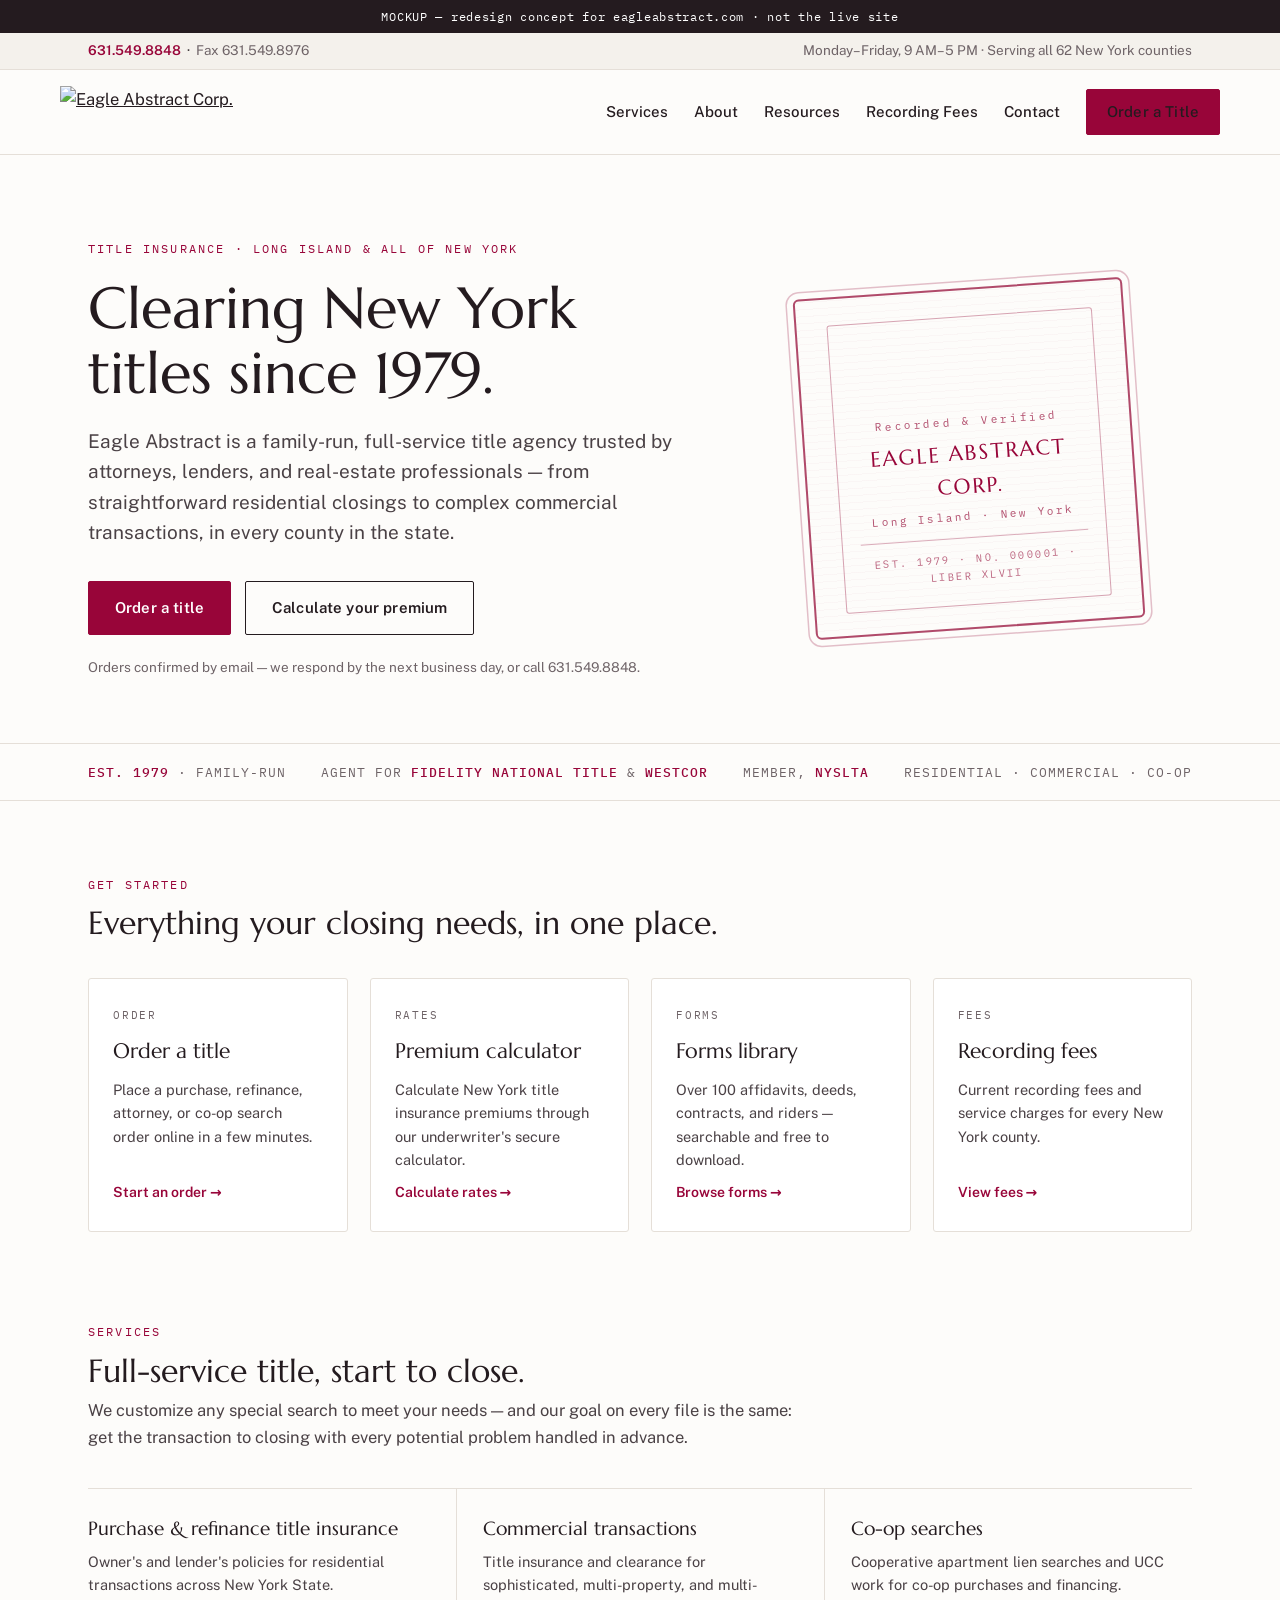
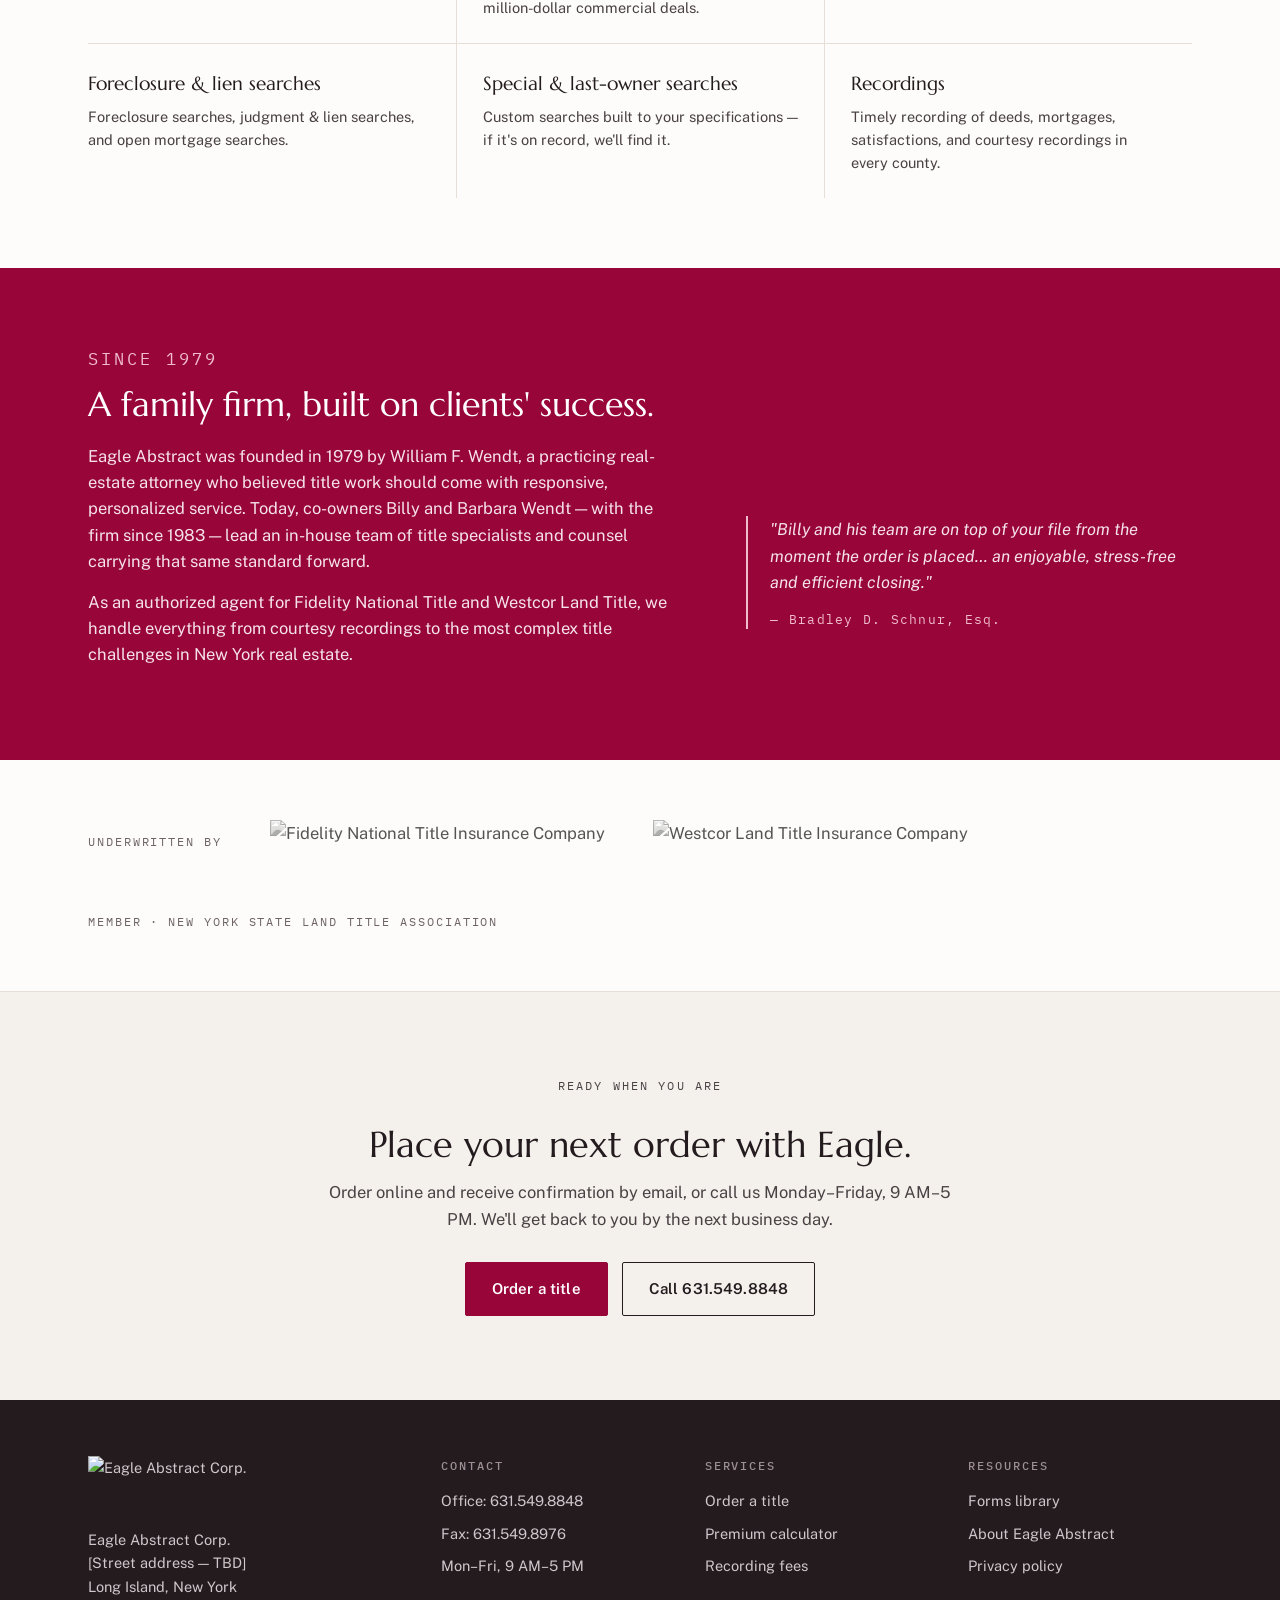
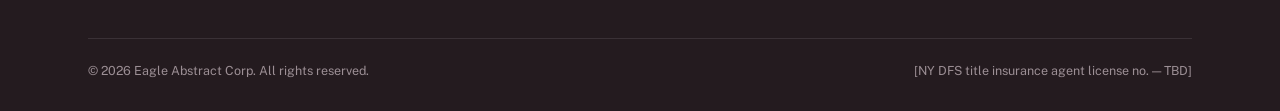
==== static/index.html @ 25a68798 "Eagle Abstract homepage mock v1 + project scope" ====
<!DOCTYPE html>
<html lang="en">
<head>
<meta charset="UTF-8">
<meta name="viewport" content="width=device-width, initial-scale=1.0">
<title>Title Insurance &amp; Title Searches — Long Island &amp; All NY Counties | Eagle Abstract Corp.</title>
<meta name="description" content="Eagle Abstract Corp. is a family-run title insurance agency serving attorneys, lenders, and real-estate professionals in every New York county since 1979. Order a title online, calculate premiums, and download forms.">
<meta property="og:title" content="Eagle Abstract Corp. — New York Title Insurance Since 1979">
<meta property="og:description" content="Full-service title agency for all 62 New York counties. Order titles online, calculate NY premiums, and access 100+ free legal forms.">
<meta property="og:type" content="website">
<link rel="preconnect" href="https://fonts.googleapis.com">
<link rel="preconnect" href="https://fonts.gstatic.com" crossorigin>
<link href="https://fonts.googleapis.com/css2?family=Marcellus&family=Public+Sans:wght@400;500;600;700&family=IBM+Plex+Mono:wght@400;500&display=swap" rel="stylesheet">
<script type="application/ld+json">
{
  "@context": "https://schema.org",
  "@type": "InsuranceAgency",
  "name": "Eagle Abstract Corp.",
  "description": "Family-run title insurance agency serving all New York counties since 1979.",
  "telephone": "+1-631-549-8848",
  "faxNumber": "+1-631-549-8976",
  "areaServed": "New York",
  "foundingDate": "1979",
  "openingHours": "Mo-Fr 09:00-17:00",
  "address": { "@type": "PostalAddress", "addressRegion": "NY", "addressLocality": "Huntington" }
}
</script>
<style>
:root{
  --crimson:#980539;
  --crimson-dark:#75052D;
  --ink:#241B1F;
  --paper:#FDFCFA;
  --stone:#F4F1EC;
  --line:#E5DFD8;
  --muted:#6E6367;
  --stamp:#B04A6A;
}
*{margin:0;padding:0;box-sizing:border-box}
html{scroll-behavior:smooth}
body{
  font-family:'Public Sans',system-ui,sans-serif;
  color:var(--ink);
  background:var(--paper);
  font-size:16.5px;
  line-height:1.6;
  -webkit-font-smoothing:antialiased;
}
img{max-width:100%;display:block}
a{color:inherit}
.wrap{max-width:1160px;margin:0 auto;padding:0 28px}
h1,h2,.display{font-family:'Marcellus',serif;font-weight:400;line-height:1.12}
.eyebrow{
  font-family:'IBM Plex Mono',monospace;font-size:12px;letter-spacing:.18em;
  text-transform:uppercase;color:var(--crimson);
}
.btn{
  display:inline-block;padding:14px 26px;border-radius:2px;font-weight:600;
  font-size:15px;text-decoration:none;letter-spacing:.01em;
  transition:background .15s,color .15s,border-color .15s;
}
.btn-primary{background:var(--crimson);color:#fff;border:1px solid var(--crimson)}
.btn-primary:hover{background:var(--crimson-dark);border-color:var(--crimson-dark)}
.btn-ghost{border:1px solid var(--ink);color:var(--ink)}
.btn-ghost:hover{border-color:var(--crimson);color:var(--crimson)}
a:focus-visible,button:focus-visible{outline:2px solid var(--crimson);outline-offset:3px}

/* mock notice */
.mocknote{background:var(--ink);color:#fff;text-align:center;font-family:'IBM Plex Mono',monospace;font-size:12px;padding:7px 16px;letter-spacing:.06em}
.mocknote a{color:#F3C7D4}

/* utility bar */
.util{background:var(--stone);border-bottom:1px solid var(--line);font-size:13.5px}
.util .wrap{display:flex;justify-content:space-between;align-items:center;padding-top:7px;padding-bottom:7px;gap:16px}
.util a{text-decoration:none;font-weight:600;color:var(--crimson)}
.util .hours{color:var(--muted)}

/* nav */
header.site{position:sticky;top:0;background:rgba(253,252,250,.95);backdrop-filter:blur(6px);border-bottom:1px solid var(--line);z-index:50}
.nav{display:flex;align-items:center;justify-content:space-between;padding:16px 0;gap:24px}
.nav .logo img{height:52px;width:auto}
.nav nav{display:flex;align-items:center;gap:26px}
.nav nav a{font-size:15px;font-weight:500;text-decoration:none;color:var(--ink)}
.nav nav a:hover{color:var(--crimson)}
.nav .order-btn{padding:10px 20px}

/* hero */
.hero{padding:84px 0 64px;position:relative;overflow:hidden}
.hero .wrap{display:grid;grid-template-columns:minmax(0,1.35fr) minmax(0,1fr);gap:56px;align-items:center}
.hero h1{font-size:clamp(38px,5vw,58px);margin:18px 0 20px}
.hero p.lede{font-size:19px;color:#4A4145;max-width:34em}
.hero .ctas{display:flex;gap:14px;margin-top:34px;flex-wrap:wrap}
.hero .fine{margin-top:22px;font-size:13.5px;color:var(--muted)}

/* the signature: recording stamp */
.stampwrap{display:flex;justify-content:center}
.stamp{
  transform:rotate(-4deg);
  border:2.5px solid var(--stamp);
  border-radius:6px;
  padding:26px 30px 22px;
  text-align:center;
  color:var(--stamp);
  font-family:'IBM Plex Mono',monospace;
  position:relative;
  max-width:330px;
  box-shadow:0 0 0 6px var(--paper),0 0 0 7.5px rgba(176,74,106,.35);
  background:
    repeating-linear-gradient(0deg,transparent 0 6px,rgba(176,74,106,.035) 6px 7px);
}
.stamp .inner{border:1px solid rgba(176,74,106,.5);border-radius:3px;padding:20px 18px}
.stamp img{height:64px;margin:0 auto 12px;opacity:.9;filter:none}
.stamp .l1{font-size:11px;letter-spacing:.24em}
.stamp .l2{font-family:'Marcellus',serif;font-size:21px;letter-spacing:.1em;color:var(--crimson);margin:6px 0 4px}
.stamp .l3{font-size:11px;letter-spacing:.2em}
.stamp .rule{border-top:1px solid rgba(176,74,106,.45);margin:12px 0}
.stamp .no{font-size:10.5px;letter-spacing:.14em;opacity:.85}

/* trust ledger */
.ledger{border-top:1px solid var(--line);border-bottom:1px solid var(--line);background:var(--paper)}
.ledger .wrap{display:flex;justify-content:space-between;gap:12px;flex-wrap:wrap;padding-top:18px;padding-bottom:18px}
.ledger span{font-family:'IBM Plex Mono',monospace;font-size:12.5px;letter-spacing:.08em;color:var(--muted);text-transform:uppercase}
.ledger b{color:var(--crimson);font-weight:500}

/* quick actions */
.actions{padding:74px 0 20px}
.actions h2{font-size:32px;margin:12px 0 36px}
.grid4{display:grid;grid-template-columns:repeat(4,1fr);gap:22px}
.card{
  border:1px solid var(--line);border-radius:3px;background:#fff;
  padding:28px 24px;display:flex;flex-direction:column;gap:10px;
  text-decoration:none;transition:border-color .15s,transform .15s;
}
.card:hover{border-color:var(--crimson);transform:translateY(-2px)}
.card .k{font-family:'IBM Plex Mono',monospace;font-size:11px;letter-spacing:.16em;color:var(--muted);text-transform:uppercase}
.card h3{font-family:'Marcellus',serif;font-weight:400;font-size:21px}
.card p{font-size:14.5px;color:#4A4145;flex:1}
.card .go{font-size:14px;font-weight:600;color:var(--crimson)}

/* services */
.services{padding:70px 0}
.services h2{font-size:32px;margin:12px 0 8px}
.services .sub{color:#4A4145;max-width:44em;margin-bottom:38px}
.grid3{display:grid;grid-template-columns:repeat(3,1fr);gap:0}
.svc{border-top:1px solid var(--line);padding:24px 26px 24px 0}
.grid3 .svc:nth-child(3n+2){padding-left:26px;border-left:1px solid var(--line)}
.grid3 .svc:nth-child(3n){padding-left:26px;border-left:1px solid var(--line)}
.svc h3{font-family:'Marcellus',serif;font-weight:400;font-size:19px;margin-bottom:6px}
.svc p{font-size:14.5px;color:#4A4145}

/* about band */
.about{background:var(--crimson);color:#fff;padding:78px 0}
.about .wrap{display:grid;grid-template-columns:1.2fr .9fr;gap:64px;align-items:center}
.about .eyebrow{color:#F0BCCB}
.about h2{font-size:34px;margin:14px 0 18px}
.about p{color:#F6E3E9;font-size:16.5px;margin-bottom:14px}
.about .mark{height:110px;opacity:.95;margin-bottom:8px}
blockquote{border-left:2px solid #F0BCCB;padding-left:22px}
blockquote p{font-size:17px;font-style:italic;color:#fff}
blockquote cite{display:block;margin-top:12px;font-style:normal;font-family:'IBM Plex Mono',monospace;font-size:12.5px;letter-spacing:.1em;color:#F0BCCB}

/* underwriters */
.uw{padding:60px 0;border-bottom:1px solid var(--line)}
.uw .wrap{display:flex;align-items:center;gap:48px;flex-wrap:wrap}
.uw .k{font-family:'IBM Plex Mono',monospace;font-size:12px;letter-spacing:.16em;text-transform:uppercase;color:var(--muted)}
.uw img{height:44px;width:auto;filter:grayscale(1);opacity:.75;transition:filter .15s,opacity .15s}
.uw img:hover{filter:none;opacity:1}

/* cta band */
.ctaband{padding:84px 0;text-align:center;background:var(--stone)}
.ctaband h2{font-size:36px;margin:12px 0 14px}
.ctaband p{color:#4A4145;max-width:38em;margin:0 auto 30px}
.ctaband .ctas{display:flex;gap:14px;justify-content:center;flex-wrap:wrap}

/* footer */
footer{background:var(--ink);color:#CFC7CB;padding:56px 0 30px;font-size:14.5px}
footer .cols{display:grid;grid-template-columns:1.4fr 1fr 1fr 1fr;gap:40px;margin-bottom:40px}
footer h4{font-family:'IBM Plex Mono',monospace;font-size:12px;letter-spacing:.16em;text-transform:uppercase;color:#9C8F95;margin-bottom:14px;font-weight:500}
footer a{text-decoration:none;color:#CFC7CB;display:block;margin-bottom:9px}
footer a:hover{color:#fff}
footer .brand img{height:56px;margin-bottom:16px}
footer .legal{border-top:1px solid #3A3136;padding-top:22px;font-size:12.5px;color:#9C8F95;display:flex;justify-content:space-between;gap:16px;flex-wrap:wrap}

@media (prefers-reduced-motion:reduce){
  *{transition:none!important;scroll-behavior:auto}
}
@media (max-width:960px){
  .hero .wrap{grid-template-columns:1fr;gap:44px}
  .stampwrap{justify-content:flex-start}
  .grid4{grid-template-columns:repeat(2,1fr)}
  .grid3{grid-template-columns:1fr}
  .grid3 .svc{padding-left:0!important;border-left:none!important}
  .about .wrap{grid-template-columns:1fr}
  footer .cols{grid-template-columns:1fr 1fr}
  .nav nav{display:none}
}
@media (max-width:600px){
  .grid4{grid-template-columns:1fr}
  .util .hours{display:none}
}
</style>
</head>
<body>

<div class="mocknote">MOCKUP — redesign concept for eagleabstract.com · not the live site</div>

<div class="util">
  <div class="wrap">
    <div><a href="tel:+16315498848">631.549.8848</a> &nbsp;·&nbsp; <span class="hours">Fax 631.549.8976</span></div>
    <div class="hours">Monday–Friday, 9 AM–5 PM · Serving all 62 New York counties</div>
  </div>
</div>

<header class="site">
  <div class="wrap nav">
    <a class="logo" href="/" aria-label="Eagle Abstract Corp. home">
      <img src="/img/eagle-logo_horiz_101217_98-05-39.png" alt="Eagle Abstract Corp.">
    </a>
    <nav aria-label="Main">
      <a href="#services">Services</a>
      <a href="#about">About</a>
      <a href="#resources">Resources</a>
      <a href="#fees">Recording Fees</a>
      <a href="#contact">Contact</a>
      <a class="btn btn-primary order-btn" href="#order">Order a Title</a>
    </nav>
  </div>
</header>

<main>
<section class="hero">
  <div class="wrap">
    <div>
      <p class="eyebrow">Title Insurance · Long Island &amp; All of New York</p>
      <h1>Clearing New York titles since 1979.</h1>
      <p class="lede">Eagle Abstract is a family-run, full-service title agency trusted by attorneys, lenders, and real-estate professionals — from straightforward residential closings to complex commercial transactions, in every county in the state.</p>
      <div class="ctas">
        <a class="btn btn-primary" href="#order">Order a title</a>
        <a class="btn btn-ghost" href="http://ratecalculator.fnf.com/?state=ny&amp;id=fidelitytitle">Calculate your premium</a>
      </div>
      <p class="fine">Orders confirmed by email — we respond by the next business day, or call 631.549.8848.</p>
    </div>
    <div class="stampwrap" aria-hidden="true">
      <div class="stamp">
        <div class="inner">
          <img src="/img/eagle-mark.png" alt="">
          <div class="l1">Recorded &amp; Verified</div>
          <div class="l2">EAGLE ABSTRACT CORP.</div>
          <div class="l3">Long Island · New York</div>
          <div class="rule"></div>
          <div class="no">EST. 1979 · NO. 000001 · LIBER XLVII</div>
        </div>
      </div>
    </div>
  </div>
</section>

<div class="ledger" role="presentation">
  <div class="wrap">
    <span><b>Est. 1979</b> · Family-run</span>
    <span>Agent for <b>Fidelity National Title</b> &amp; <b>Westcor</b></span>
    <span>Member, <b>NYSLTA</b></span>
    <span>Residential · Commercial · Co-op</span>
  </div>
</div>

<section class="actions" id="resources">
  <div class="wrap">
    <p class="eyebrow">Get started</p>
    <h2>Everything your closing needs, in one place.</h2>
    <div class="grid4">
      <a class="card" href="#order" id="order">
        <span class="k">Order</span>
        <h3>Order a title</h3>
        <p>Place a purchase, refinance, attorney, or co-op search order online in a few minutes.</p>
        <span class="go">Start an order →</span>
      </a>
      <a class="card" href="http://ratecalculator.fnf.com/?state=ny&amp;id=fidelitytitle">
        <span class="k">Rates</span>
        <h3>Premium calculator</h3>
        <p>Calculate New York title insurance premiums through our underwriter's secure calculator.</p>
        <span class="go">Calculate rates →</span>
      </a>
      <a class="card" href="https://eagleabstract.com/resources/">
        <span class="k">Forms</span>
        <h3>Forms library</h3>
        <p>Over 100 affidavits, deeds, contracts, and riders — searchable and free to download.</p>
        <span class="go">Browse forms →</span>
      </a>
      <a class="card" href="https://eagleabstract.com/fees-services/" id="fees">
        <span class="k">Fees</span>
        <h3>Recording fees</h3>
        <p>Current recording fees and service charges for every New York county.</p>
        <span class="go">View fees →</span>
      </a>
    </div>
  </div>
</section>

<section class="services" id="services">
  <div class="wrap">
    <p class="eyebrow">Services</p>
    <h2>Full-service title, start to close.</h2>
    <p class="sub">We customize any special search to meet your needs — and our goal on every file is the same: get the transaction to closing with every potential problem handled in advance.</p>
    <div class="grid3">
      <div class="svc"><h3>Purchase &amp; refinance title insurance</h3><p>Owner's and lender's policies for residential transactions across New York State.</p></div>
      <div class="svc"><h3>Commercial transactions</h3><p>Title insurance and clearance for sophisticated, multi-property, and multi-million-dollar commercial deals.</p></div>
      <div class="svc"><h3>Co-op searches</h3><p>Cooperative apartment lien searches and UCC work for co-op purchases and financing.</p></div>
      <div class="svc"><h3>Foreclosure &amp; lien searches</h3><p>Foreclosure searches, judgment &amp; lien searches, and open mortgage searches.</p></div>
      <div class="svc"><h3>Special &amp; last-owner searches</h3><p>Custom searches built to your specifications — if it's on record, we'll find it.</p></div>
      <div class="svc"><h3>Recordings</h3><p>Timely recording of deeds, mortgages, satisfactions, and courtesy recordings in every county.</p></div>
    </div>
  </div>
</section>

<section class="about" id="about">
  <div class="wrap">
    <div>
      <p class="eyebrow">Since 1979</p>
      <h2>A family firm, built on clients' success.</h2>
      <p>Eagle Abstract was founded in 1979 by William F. Wendt, a practicing real-estate attorney who believed title work should come with responsive, personalized service. Today, co-owners Billy and Barbara Wendt — with the firm since 1983 — lead an in-house team of title specialists and counsel carrying that same standard forward.</p>
      <p>As an authorized agent for Fidelity National Title and Westcor Land Title, we handle everything from courtesy recordings to the most complex title challenges in New York real estate.</p>
    </div>
    <div>
      <img class="mark" src="/img/eagle-mark-white.png" alt="">
      <blockquote>
        <p>"Billy and his team are on top of your file from the moment the order is placed… an enjoyable, stress-free and efficient closing."</p>
        <cite>— Bradley D. Schnur, Esq.</cite>
      </blockquote>
    </div>
  </div>
</section>

<section class="uw" aria-label="Underwriters and associations">
  <div class="wrap">
    <span class="k">Underwritten by</span>
    <img src="/img/logo-underwriter-fidelity.jpg" alt="Fidelity National Title Insurance Company">
    <img src="/img/westcor.png" alt="Westcor Land Title Insurance Company">
    <span class="k">Member · New York State Land Title Association</span>
  </div>
</section>

<section class="ctaband" id="contact">
  <div class="wrap">
    <p class="eyebrow">Ready when you are</p>
    <h2>Place your next order with Eagle.</h2>
    <p>Order online and receive confirmation by email, or call us Monday–Friday, 9 AM–5 PM. We'll get back to you by the next business day.</p>
    <div class="ctas">
      <a class="btn btn-primary" href="#order">Order a title</a>
      <a class="btn btn-ghost" href="tel:+16315498848">Call 631.549.8848</a>
    </div>
  </div>
</section>
</main>

<footer>
  <div class="wrap">
    <div class="cols">
      <div class="brand">
        <img src="/img/eagle-mark-white.png" alt="Eagle Abstract Corp.">
        <p>Eagle Abstract Corp.<br>[Street address — TBD]<br>Long Island, New York</p>
      </div>
      <div>
        <h4>Contact</h4>
        <a href="tel:+16315498848">Office: 631.549.8848</a>
        <a href="#">Fax: 631.549.8976</a>
        <a href="#">Mon–Fri, 9 AM–5 PM</a>
      </div>
      <div>
        <h4>Services</h4>
        <a href="#order">Order a title</a>
        <a href="http://ratecalculator.fnf.com/?state=ny&amp;id=fidelitytitle">Premium calculator</a>
        <a href="https://eagleabstract.com/fees-services/">Recording fees</a>
      </div>
      <div>
        <h4>Resources</h4>
        <a href="https://eagleabstract.com/resources/">Forms library</a>
        <a href="#about">About Eagle Abstract</a>
        <a href="https://eagleabstract.com/privacy-policy/">Privacy policy</a>
      </div>
    </div>
    <div class="legal">
      <span>© 2026 Eagle Abstract Corp. All rights reserved.</span>
      <span>[NY DFS title insurance agent license no. — TBD]</span>
    </div>
  </div>
</footer>

</body>
</html>
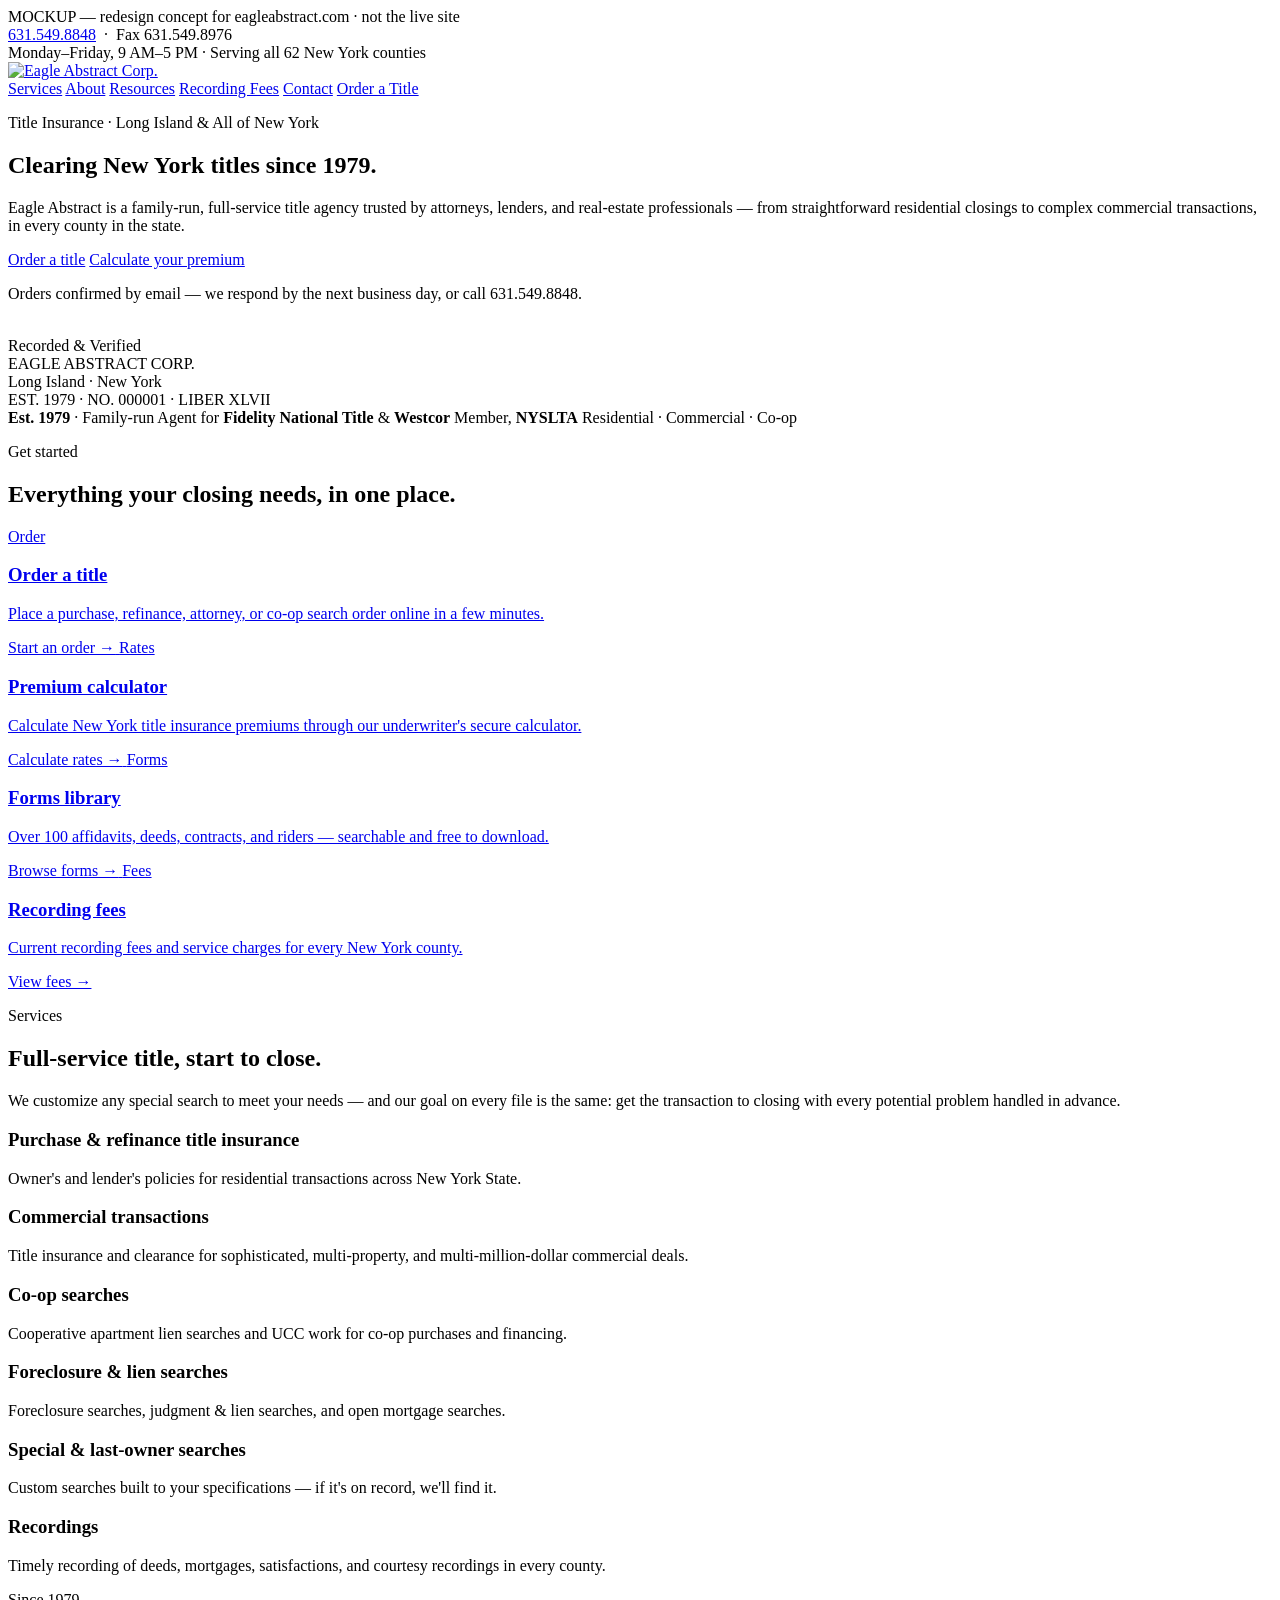
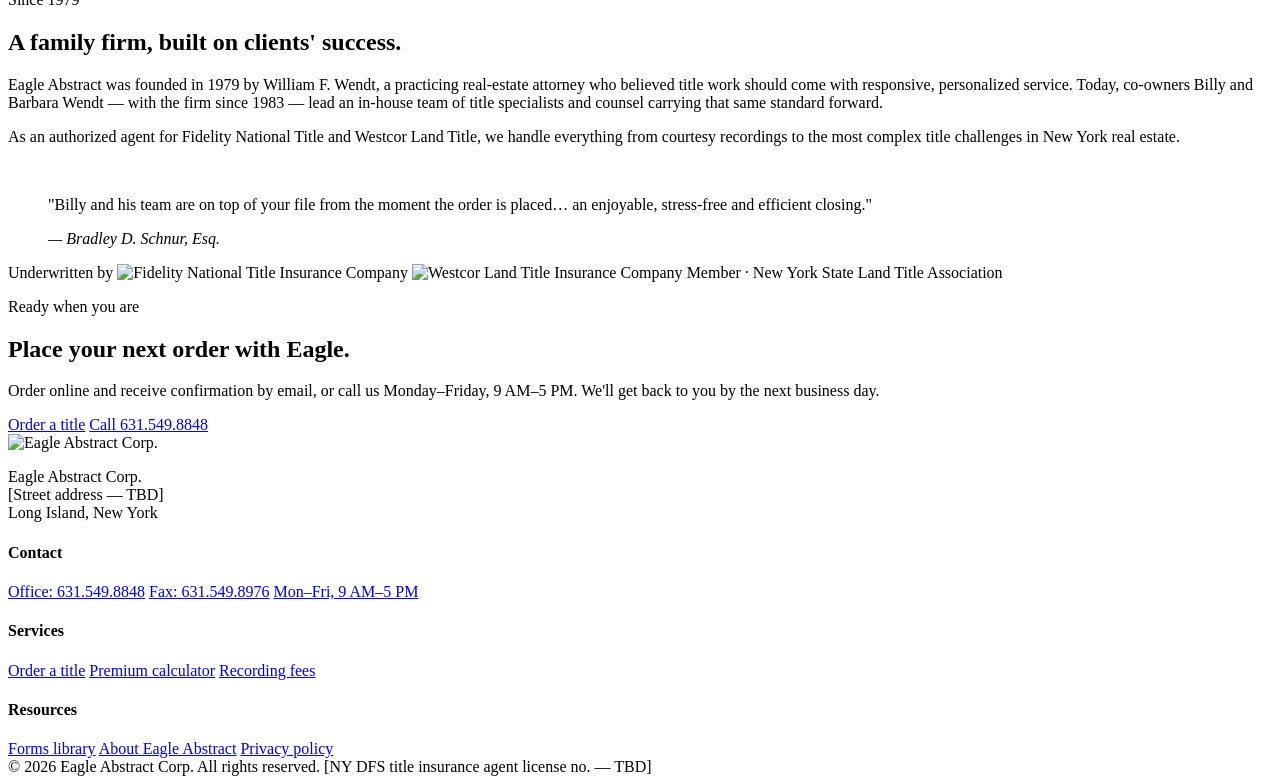
==== commit b6c0056a: "Tier 2: multi-step order form (/order) + searchable forms library (/forms), shared stylesheet, /api/" ====
--- a/static/index.html
+++ b/static/index.html
@@ -25,180 +25,7 @@
   "address": { "@type": "PostalAddress", "addressRegion": "NY", "addressLocality": "Huntington" }
 }
 </script>
-<style>
-:root{
-  --crimson:#980539;
-  --crimson-dark:#75052D;
-  --ink:#241B1F;
-  --paper:#FDFCFA;
-  --stone:#F4F1EC;
-  --line:#E5DFD8;
-  --muted:#6E6367;
-  --stamp:#B04A6A;
-}
-*{margin:0;padding:0;box-sizing:border-box}
-html{scroll-behavior:smooth}
-body{
-  font-family:'Public Sans',system-ui,sans-serif;
-  color:var(--ink);
-  background:var(--paper);
-  font-size:16.5px;
-  line-height:1.6;
-  -webkit-font-smoothing:antialiased;
-}
-img{max-width:100%;display:block}
-a{color:inherit}
-.wrap{max-width:1160px;margin:0 auto;padding:0 28px}
-h1,h2,.display{font-family:'Marcellus',serif;font-weight:400;line-height:1.12}
-.eyebrow{
-  font-family:'IBM Plex Mono',monospace;font-size:12px;letter-spacing:.18em;
-  text-transform:uppercase;color:var(--crimson);
-}
-.btn{
-  display:inline-block;padding:14px 26px;border-radius:2px;font-weight:600;
-  font-size:15px;text-decoration:none;letter-spacing:.01em;
-  transition:background .15s,color .15s,border-color .15s;
-}
-.btn-primary{background:var(--crimson);color:#fff;border:1px solid var(--crimson)}
-.btn-primary:hover{background:var(--crimson-dark);border-color:var(--crimson-dark)}
-.btn-ghost{border:1px solid var(--ink);color:var(--ink)}
-.btn-ghost:hover{border-color:var(--crimson);color:var(--crimson)}
-a:focus-visible,button:focus-visible{outline:2px solid var(--crimson);outline-offset:3px}
-
-/* mock notice */
-.mocknote{background:var(--ink);color:#fff;text-align:center;font-family:'IBM Plex Mono',monospace;font-size:12px;padding:7px 16px;letter-spacing:.06em}
-.mocknote a{color:#F3C7D4}
-
-/* utility bar */
-.util{background:var(--stone);border-bottom:1px solid var(--line);font-size:13.5px}
-.util .wrap{display:flex;justify-content:space-between;align-items:center;padding-top:7px;padding-bottom:7px;gap:16px}
-.util a{text-decoration:none;font-weight:600;color:var(--crimson)}
-.util .hours{color:var(--muted)}
-
-/* nav */
-header.site{position:sticky;top:0;background:rgba(253,252,250,.95);backdrop-filter:blur(6px);border-bottom:1px solid var(--line);z-index:50}
-.nav{display:flex;align-items:center;justify-content:space-between;padding:16px 0;gap:24px}
-.nav .logo img{height:52px;width:auto}
-.nav nav{display:flex;align-items:center;gap:26px}
-.nav nav a{font-size:15px;font-weight:500;text-decoration:none;color:var(--ink)}
-.nav nav a:hover{color:var(--crimson)}
-.nav .order-btn{padding:10px 20px}
-
-/* hero */
-.hero{padding:84px 0 64px;position:relative;overflow:hidden}
-.hero .wrap{display:grid;grid-template-columns:minmax(0,1.35fr) minmax(0,1fr);gap:56px;align-items:center}
-.hero h1{font-size:clamp(38px,5vw,58px);margin:18px 0 20px}
-.hero p.lede{font-size:19px;color:#4A4145;max-width:34em}
-.hero .ctas{display:flex;gap:14px;margin-top:34px;flex-wrap:wrap}
-.hero .fine{margin-top:22px;font-size:13.5px;color:var(--muted)}
-
-/* the signature: recording stamp */
-.stampwrap{display:flex;justify-content:center}
-.stamp{
-  transform:rotate(-4deg);
-  border:2.5px solid var(--stamp);
-  border-radius:6px;
-  padding:26px 30px 22px;
-  text-align:center;
-  color:var(--stamp);
-  font-family:'IBM Plex Mono',monospace;
-  position:relative;
-  max-width:330px;
-  box-shadow:0 0 0 6px var(--paper),0 0 0 7.5px rgba(176,74,106,.35);
-  background:
-    repeating-linear-gradient(0deg,transparent 0 6px,rgba(176,74,106,.035) 6px 7px);
-}
-.stamp .inner{border:1px solid rgba(176,74,106,.5);border-radius:3px;padding:20px 18px}
-.stamp img{height:64px;margin:0 auto 12px;opacity:.9;filter:none}
-.stamp .l1{font-size:11px;letter-spacing:.24em}
-.stamp .l2{font-family:'Marcellus',serif;font-size:21px;letter-spacing:.1em;color:var(--crimson);margin:6px 0 4px}
-.stamp .l3{font-size:11px;letter-spacing:.2em}
-.stamp .rule{border-top:1px solid rgba(176,74,106,.45);margin:12px 0}
-.stamp .no{font-size:10.5px;letter-spacing:.14em;opacity:.85}
-
-/* trust ledger */
-.ledger{border-top:1px solid var(--line);border-bottom:1px solid var(--line);background:var(--paper)}
-.ledger .wrap{display:flex;justify-content:space-between;gap:12px;flex-wrap:wrap;padding-top:18px;padding-bottom:18px}
-.ledger span{font-family:'IBM Plex Mono',monospace;font-size:12.5px;letter-spacing:.08em;color:var(--muted);text-transform:uppercase}
-.ledger b{color:var(--crimson);font-weight:500}
-
-/* quick actions */
-.actions{padding:74px 0 20px}
-.actions h2{font-size:32px;margin:12px 0 36px}
-.grid4{display:grid;grid-template-columns:repeat(4,1fr);gap:22px}
-.card{
-  border:1px solid var(--line);border-radius:3px;background:#fff;
-  padding:28px 24px;display:flex;flex-direction:column;gap:10px;
-  text-decoration:none;transition:border-color .15s,transform .15s;
-}
-.card:hover{border-color:var(--crimson);transform:translateY(-2px)}
-.card .k{font-family:'IBM Plex Mono',monospace;font-size:11px;letter-spacing:.16em;color:var(--muted);text-transform:uppercase}
-.card h3{font-family:'Marcellus',serif;font-weight:400;font-size:21px}
-.card p{font-size:14.5px;color:#4A4145;flex:1}
-.card .go{font-size:14px;font-weight:600;color:var(--crimson)}
-
-/* services */
-.services{padding:70px 0}
-.services h2{font-size:32px;margin:12px 0 8px}
-.services .sub{color:#4A4145;max-width:44em;margin-bottom:38px}
-.grid3{display:grid;grid-template-columns:repeat(3,1fr);gap:0}
-.svc{border-top:1px solid var(--line);padding:24px 26px 24px 0}
-.grid3 .svc:nth-child(3n+2){padding-left:26px;border-left:1px solid var(--line)}
-.grid3 .svc:nth-child(3n){padding-left:26px;border-left:1px solid var(--line)}
-.svc h3{font-family:'Marcellus',serif;font-weight:400;font-size:19px;margin-bottom:6px}
-.svc p{font-size:14.5px;color:#4A4145}
-
-/* about band */
-.about{background:var(--crimson);color:#fff;padding:78px 0}
-.about .wrap{display:grid;grid-template-columns:1.2fr .9fr;gap:64px;align-items:center}
-.about .eyebrow{color:#F0BCCB}
-.about h2{font-size:34px;margin:14px 0 18px}
-.about p{color:#F6E3E9;font-size:16.5px;margin-bottom:14px}
-.about .mark{height:110px;opacity:.95;margin-bottom:8px}
-blockquote{border-left:2px solid #F0BCCB;padding-left:22px}
-blockquote p{font-size:17px;font-style:italic;color:#fff}
-blockquote cite{display:block;margin-top:12px;font-style:normal;font-family:'IBM Plex Mono',monospace;font-size:12.5px;letter-spacing:.1em;color:#F0BCCB}
-
-/* underwriters */
-.uw{padding:60px 0;border-bottom:1px solid var(--line)}
-.uw .wrap{display:flex;align-items:center;gap:48px;flex-wrap:wrap}
-.uw .k{font-family:'IBM Plex Mono',monospace;font-size:12px;letter-spacing:.16em;text-transform:uppercase;color:var(--muted)}
-.uw img{height:44px;width:auto;filter:grayscale(1);opacity:.75;transition:filter .15s,opacity .15s}
-.uw img:hover{filter:none;opacity:1}
-
-/* cta band */
-.ctaband{padding:84px 0;text-align:center;background:var(--stone)}
-.ctaband h2{font-size:36px;margin:12px 0 14px}
-.ctaband p{color:#4A4145;max-width:38em;margin:0 auto 30px}
-.ctaband .ctas{display:flex;gap:14px;justify-content:center;flex-wrap:wrap}
-
-/* footer */
-footer{background:var(--ink);color:#CFC7CB;padding:56px 0 30px;font-size:14.5px}
-footer .cols{display:grid;grid-template-columns:1.4fr 1fr 1fr 1fr;gap:40px;margin-bottom:40px}
-footer h4{font-family:'IBM Plex Mono',monospace;font-size:12px;letter-spacing:.16em;text-transform:uppercase;color:#9C8F95;margin-bottom:14px;font-weight:500}
-footer a{text-decoration:none;color:#CFC7CB;display:block;margin-bottom:9px}
-footer a:hover{color:#fff}
-footer .brand img{height:56px;margin-bottom:16px}
-footer .legal{border-top:1px solid #3A3136;padding-top:22px;font-size:12.5px;color:#9C8F95;display:flex;justify-content:space-between;gap:16px;flex-wrap:wrap}
-
-@media (prefers-reduced-motion:reduce){
-  *{transition:none!important;scroll-behavior:auto}
-}
-@media (max-width:960px){
-  .hero .wrap{grid-template-columns:1fr;gap:44px}
-  .stampwrap{justify-content:flex-start}
-  .grid4{grid-template-columns:repeat(2,1fr)}
-  .grid3{grid-template-columns:1fr}
-  .grid3 .svc{padding-left:0!important;border-left:none!important}
-  .about .wrap{grid-template-columns:1fr}
-  footer .cols{grid-template-columns:1fr 1fr}
-  .nav nav{display:none}
-}
-@media (max-width:600px){
-  .grid4{grid-template-columns:1fr}
-  .util .hours{display:none}
-}
-</style>
+<link rel="stylesheet" href="/css/site.css">
 </head>
 <body>
 
@@ -219,10 +46,10 @@
     <nav aria-label="Main">
       <a href="#services">Services</a>
       <a href="#about">About</a>
-      <a href="#resources">Resources</a>
+      <a href="/forms.html">Resources</a>
       <a href="#fees">Recording Fees</a>
       <a href="#contact">Contact</a>
-      <a class="btn btn-primary order-btn" href="#order">Order a Title</a>
+      <a class="btn btn-primary order-btn" href="/order.html">Order a Title</a>
     </nav>
   </div>
 </header>
@@ -235,7 +62,7 @@
       <h1>Clearing New York titles since 1979.</h1>
       <p class="lede">Eagle Abstract is a family-run, full-service title agency trusted by attorneys, lenders, and real-estate professionals — from straightforward residential closings to complex commercial transactions, in every county in the state.</p>
       <div class="ctas">
-        <a class="btn btn-primary" href="#order">Order a title</a>
+        <a class="btn btn-primary" href="/order.html">Order a title</a>
         <a class="btn btn-ghost" href="http://ratecalculator.fnf.com/?state=ny&amp;id=fidelitytitle">Calculate your premium</a>
       </div>
       <p class="fine">Orders confirmed by email — we respond by the next business day, or call 631.549.8848.</p>
@@ -269,7 +96,7 @@
     <p class="eyebrow">Get started</p>
     <h2>Everything your closing needs, in one place.</h2>
     <div class="grid4">
-      <a class="card" href="#order" id="order">
+      <a class="card" href="/order.html" id="order">
         <span class="k">Order</span>
         <h3>Order a title</h3>
         <p>Place a purchase, refinance, attorney, or co-op search order online in a few minutes.</p>
@@ -281,7 +108,7 @@
         <p>Calculate New York title insurance premiums through our underwriter's secure calculator.</p>
         <span class="go">Calculate rates →</span>
       </a>
-      <a class="card" href="https://eagleabstract.com/resources/">
+      <a class="card" href="/forms.html">
         <span class="k">Forms</span>
         <h3>Forms library</h3>
         <p>Over 100 affidavits, deeds, contracts, and riders — searchable and free to download.</p>
@@ -346,7 +173,7 @@
     <h2>Place your next order with Eagle.</h2>
     <p>Order online and receive confirmation by email, or call us Monday–Friday, 9 AM–5 PM. We'll get back to you by the next business day.</p>
     <div class="ctas">
-      <a class="btn btn-primary" href="#order">Order a title</a>
+      <a class="btn btn-primary" href="/order.html">Order a title</a>
       <a class="btn btn-ghost" href="tel:+16315498848">Call 631.549.8848</a>
     </div>
   </div>
@@ -368,13 +195,13 @@
       </div>
       <div>
         <h4>Services</h4>
-        <a href="#order">Order a title</a>
+        <a href="/order.html">Order a title</a>
         <a href="http://ratecalculator.fnf.com/?state=ny&amp;id=fidelitytitle">Premium calculator</a>
         <a href="https://eagleabstract.com/fees-services/">Recording fees</a>
       </div>
       <div>
         <h4>Resources</h4>
-        <a href="https://eagleabstract.com/resources/">Forms library</a>
+        <a href="/forms.html">Forms library</a>
         <a href="#about">About Eagle Abstract</a>
         <a href="https://eagleabstract.com/privacy-policy/">Privacy policy</a>
       </div>
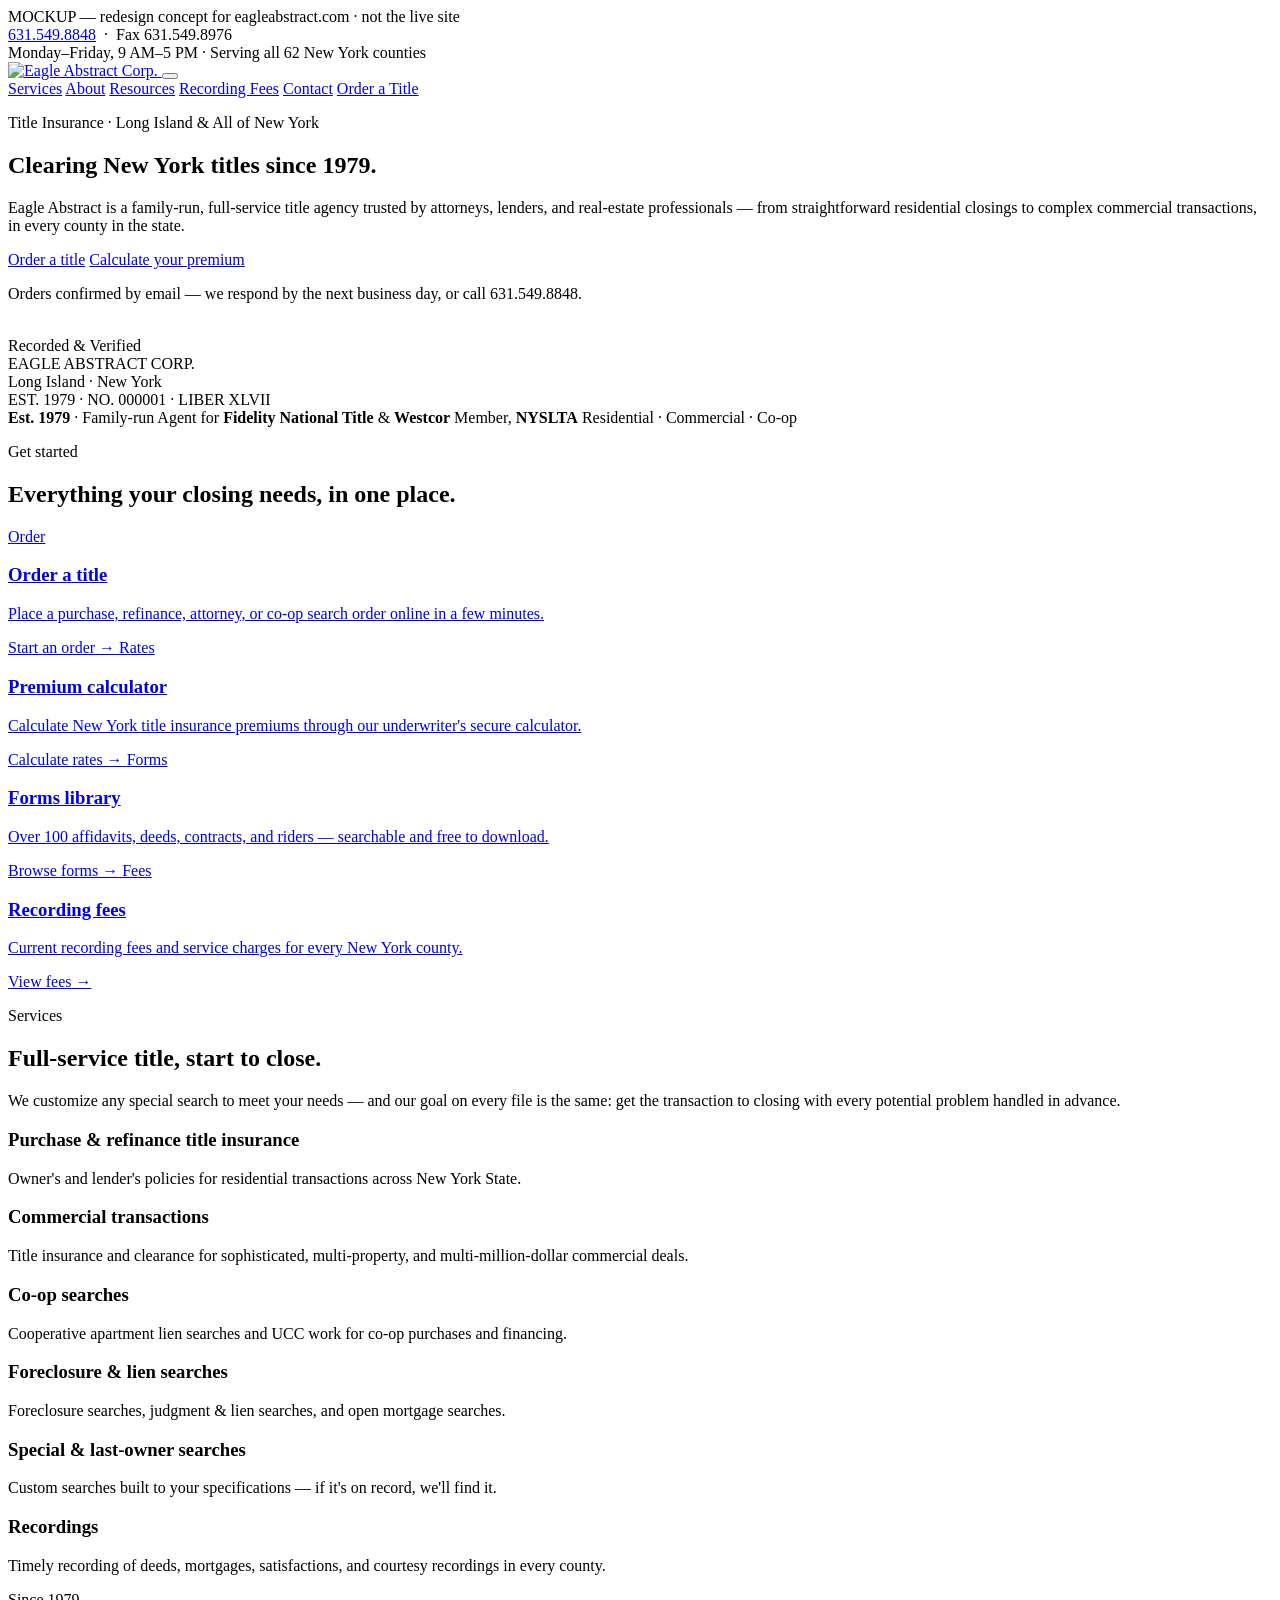
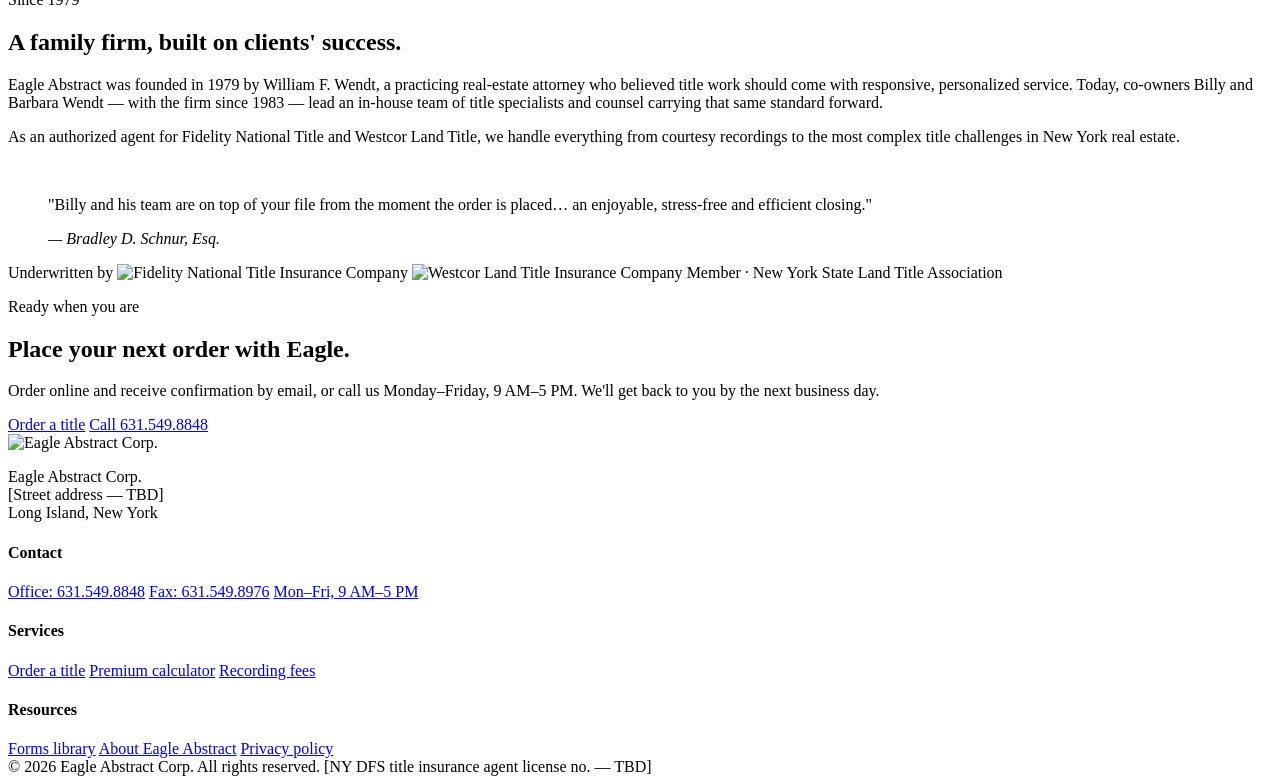
==== commit 07cc6005: "Tier 2 complete: contact page + /api/contact, mobile hamburger nav site-wide, favicon, nav consisten" ====
--- a/static/index.html
+++ b/static/index.html
@@ -8,6 +8,7 @@
 <meta property="og:title" content="Eagle Abstract Corp. — New York Title Insurance Since 1979">
 <meta property="og:description" content="Full-service title agency for all 62 New York counties. Order titles online, calculate NY premiums, and access 100+ free legal forms.">
 <meta property="og:type" content="website">
+<link rel="icon" type="image/png" href="/favicon.png">
 <link rel="preconnect" href="https://fonts.googleapis.com">
 <link rel="preconnect" href="https://fonts.gstatic.com" crossorigin>
 <link href="https://fonts.googleapis.com/css2?family=Marcellus&family=Public+Sans:wght@400;500;600;700&family=IBM+Plex+Mono:wght@400;500&display=swap" rel="stylesheet">
@@ -43,12 +44,13 @@
     <a class="logo" href="/" aria-label="Eagle Abstract Corp. home">
       <img src="/img/eagle-logo_horiz_101217_98-05-39.png" alt="Eagle Abstract Corp.">
     </a>
-    <nav aria-label="Main">
+    <button class="navtoggle" aria-expanded="false" aria-label="Menu" aria-controls="mainnav"><span></span><span></span><span></span></button>
+    <nav id="mainnav" aria-label="Main">
       <a href="#services">Services</a>
-      <a href="#about">About</a>
+      <a href="/about.html">About</a>
       <a href="/forms.html">Resources</a>
-      <a href="#fees">Recording Fees</a>
-      <a href="#contact">Contact</a>
+      <a href="/fees.html">Recording Fees</a>
+      <a href="/contact.html">Contact</a>
       <a class="btn btn-primary order-btn" href="/order.html">Order a Title</a>
     </nav>
   </div>
@@ -114,7 +116,7 @@
         <p>Over 100 affidavits, deeds, contracts, and riders — searchable and free to download.</p>
         <span class="go">Browse forms →</span>
       </a>
-      <a class="card" href="https://eagleabstract.com/fees-services/" id="fees">
+      <a class="card" href="/fees.html" id="fees">
         <span class="k">Fees</span>
         <h3>Recording fees</h3>
         <p>Current recording fees and service charges for every New York county.</p>
@@ -197,7 +199,7 @@
         <h4>Services</h4>
         <a href="/order.html">Order a title</a>
         <a href="http://ratecalculator.fnf.com/?state=ny&amp;id=fidelitytitle">Premium calculator</a>
-        <a href="https://eagleabstract.com/fees-services/">Recording fees</a>
+        <a href="/fees.html">Recording fees</a>
       </div>
       <div>
         <h4>Resources</h4>
@@ -213,5 +215,6 @@
   </div>
 </footer>
 
+<script src="/js/nav.js"></script>
 </body>
 </html>
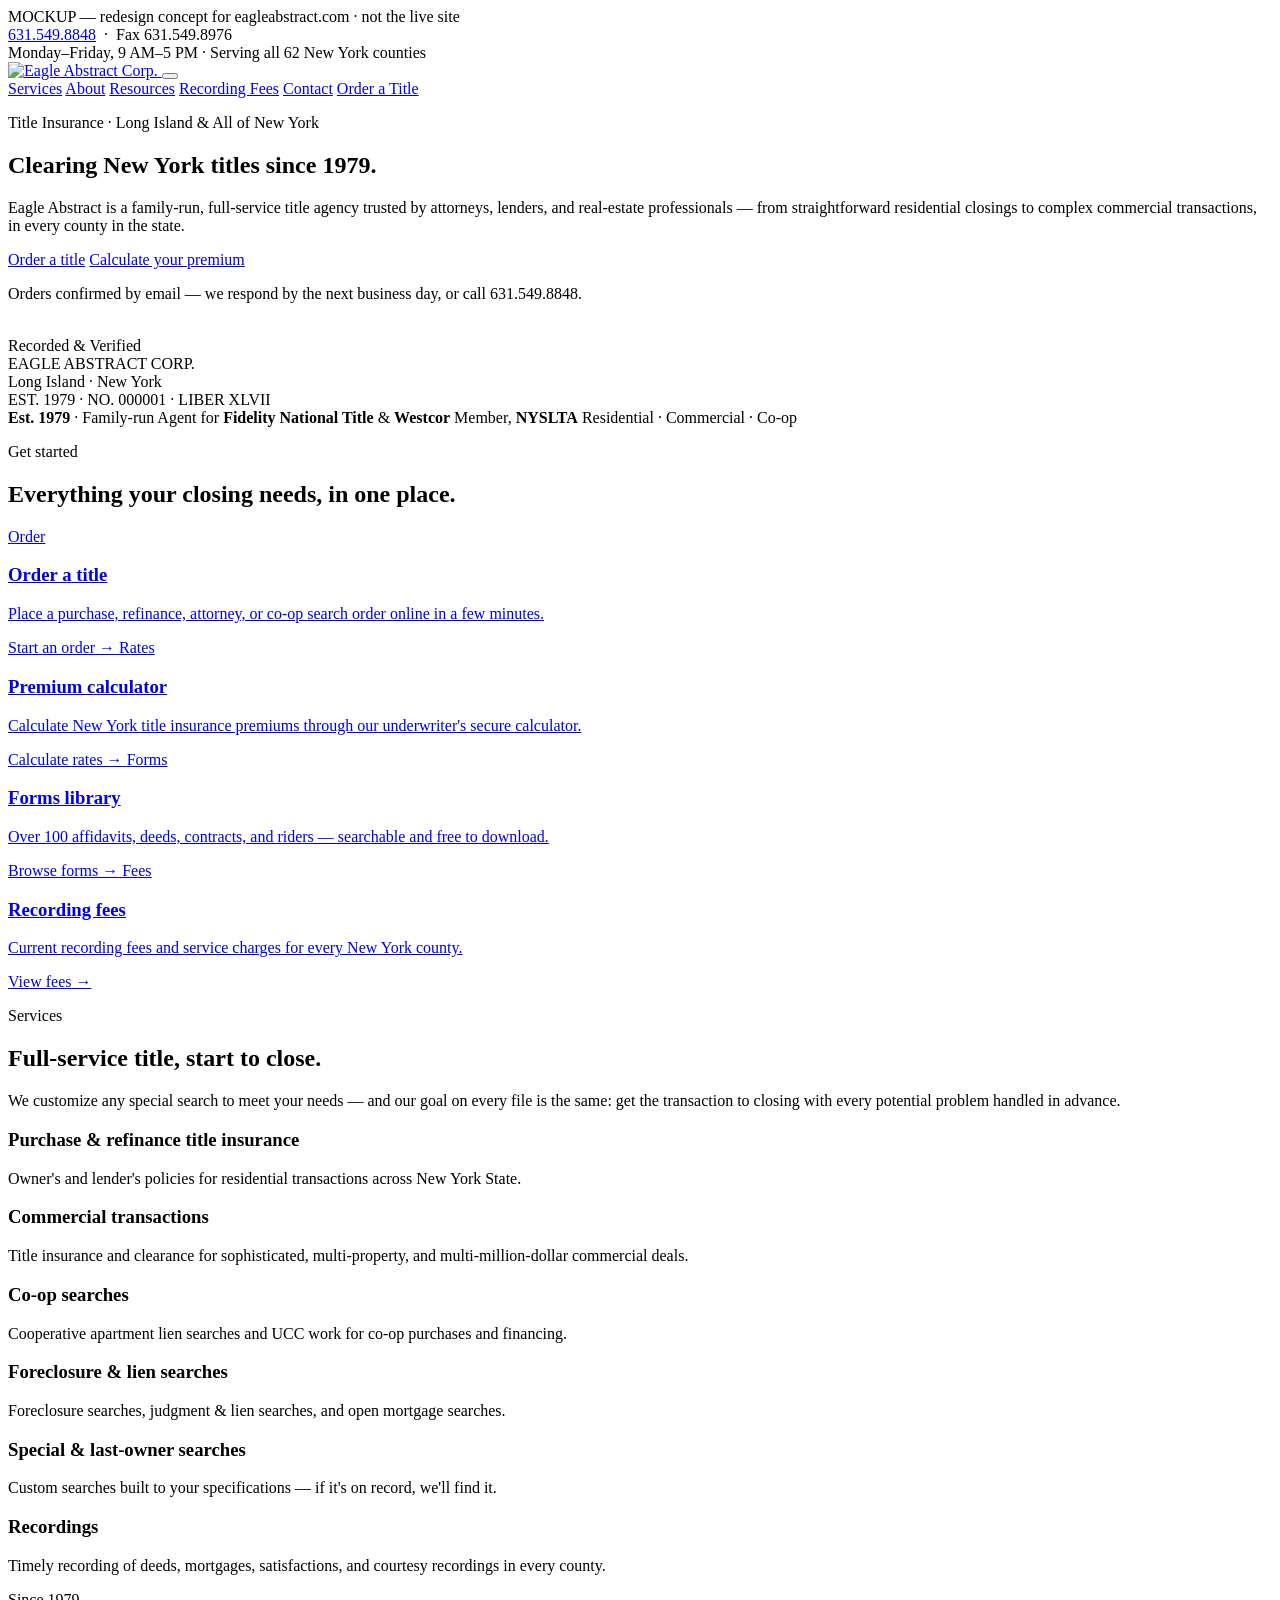
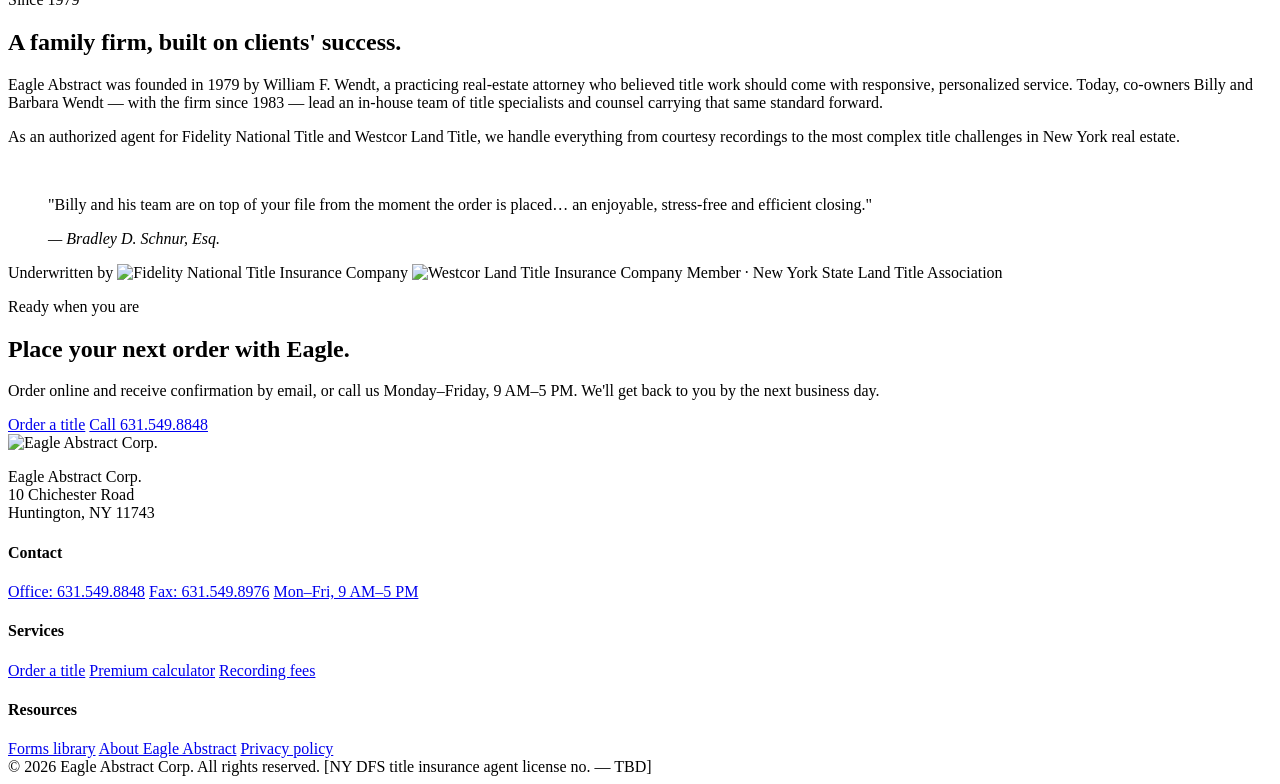
==== commit dc143686: "AI upload-to-prefill: /api/extract (Claude API, PDF/image), drag-drop upload zone, field mapping + r" ====
--- a/static/index.html
+++ b/static/index.html
@@ -23,7 +23,7 @@
   "areaServed": "New York",
   "foundingDate": "1979",
   "openingHours": "Mo-Fr 09:00-17:00",
-  "address": { "@type": "PostalAddress", "addressRegion": "NY", "addressLocality": "Huntington" }
+  "address": { "@type": "PostalAddress", "streetAddress": "10 Chichester Road", "addressLocality": "Huntington", "addressRegion": "NY", "postalCode": "11743" }
 }
 </script>
 <link rel="stylesheet" href="/css/site.css">
@@ -187,7 +187,7 @@
     <div class="cols">
       <div class="brand">
         <img src="/img/eagle-mark-white.png" alt="Eagle Abstract Corp.">
-        <p>Eagle Abstract Corp.<br>[Street address — TBD]<br>Long Island, New York</p>
+        <p>Eagle Abstract Corp.<br>10 Chichester Road<br>Huntington, NY 11743</p>
       </div>
       <div>
         <h4>Contact</h4>
